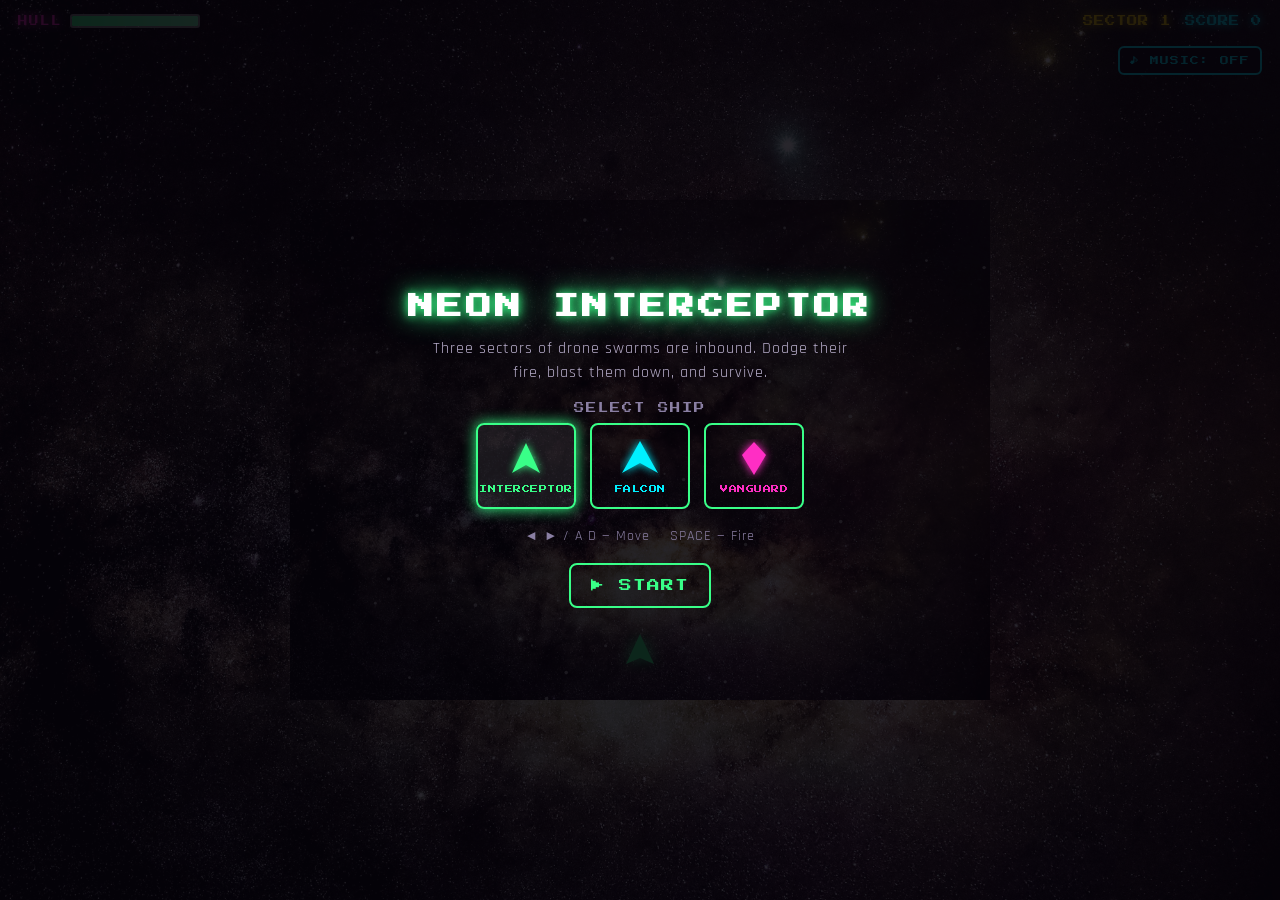
==== space-shooter.html @ 629ea9c2 "Add Space Shooter Game: HTML, CSS, JS, assets, and audio - Created space-shooter.html for game struc" ====
<!DOCTYPE html>
<html lang="en">
<head>
<meta charset="UTF-8">
<meta name="viewport" content="width=device-width, initial-scale=1.0">
<title>NEON INTERCEPTOR</title>
<link rel="preconnect" href="https://fonts.googleapis.com">
<link href="https://fonts.googleapis.com/css2?family=Press+Start+2P&family=Rajdhani:wght@400;500;600;700&display=swap" rel="stylesheet">
<link rel="stylesheet" href="space.css">
</head>
<body>

<div class="shooter-wrap">

  <div class="hud">
    <div class="hud-left">
      <div class="health-wrap">
        <span class="health-label">HULL</span>
        <div class="health-bar"><div class="health-fill" id="health-fill"></div></div>
      </div>
    </div>
    <div class="hud-right">
      <span class="level" id="hud-level">SECTOR 1</span>
      <span class="score" id="hud-score">SCORE 0</span>
    </div>
  </div>

  <button class="music-toggle" id="music-toggle" title="Toggle music">♪ MUSIC: OFF</button>

  <div class="damage-flash" id="damage-flash"></div>

  <canvas id="game-canvas" width="700" height="500"></canvas>

  <!-- START SCREEN -->
  <div class="overlay" id="start-overlay">
    <h1>NEON INTERCEPTOR</h1>
    <div class="sub">Three sectors of drone swarms are inbound. Dodge their fire, blast them down, and survive.</div>

    <div class="picker">
      <div class="picker-label">SELECT SHIP</div>
      <div class="ship-options" id="ship-options">
        <button class="ship-opt selected" data-ship="0" type="button">
          <svg viewBox="0 0 40 40"><polygon points="20,4 34,34 20,26 6,34"></polygon></svg>
          <span>INTERCEPTOR</span>
        </button>
        <button class="ship-opt" data-ship="1" type="button">
          <svg viewBox="0 0 40 40"><polygon points="20,2 30,20 38,34 20,24 2,34 10,20"></polygon></svg>
          <span>FALCON</span>
        </button>
        <button class="ship-opt" data-ship="2" type="button">
          <svg viewBox="0 0 40 40"><polygon points="20,3 32,16 20,36 8,16"></polygon></svg>
          <span>VANGUARD</span>
        </button>
      </div>
    </div>

    <div class="controls-hint">
      <span>◄ ► / A D — Move</span>
      <span>SPACE — Fire</span>
    </div>
    <button id="start-btn">▶ START</button>
  </div>

  <!-- LEVEL TRANSITION -->
  <div class="overlay level-overlay" id="level-overlay" style="display:none;">
    <h1 id="level-overlay-title">SECTOR 2</h1>
    <div class="sub" id="level-overlay-sub">Enemy resistance is intensifying...</div>
  </div>

  <!-- DEATH / GAME OVER -->
  <div class="overlay gameover-overlay" id="gameover-overlay" style="display:none;">
    <h1 class="you-died" id="you-died-title">YOU DIED</h1>
    <div class="final-block" id="final-block">
      <div class="big-score" id="final-score">SCORE 0</div>
      <div class="final-level" id="final-level">REACHED SECTOR 1</div>
      <button id="restart-btn">↻ RESTART</button>
    </div>
  </div>

  <div class="touch-controls" id="touch-controls">
    <div class="move-pair">
      <div class="touch-btn" id="touch-left">◄</div>
      <div class="touch-btn" id="touch-right">►</div>
    </div>
    <div class="touch-btn touch-fire" id="touch-fire">●</div>
  </div>

</div>
<audio id="bg-music" src="space-theme.mp3" loop preload="auto"></audio>

<script src="space.js"></script>
</body>
</html>
---- space.css ----
*{ box-sizing: border-box; }

html, body{
  margin: 0; padding: 0; height: 100%;
  background-color: #000;
  background: url('space.jpg') center/cover no-repeat;
  color: #eee;
  font-family: 'Rajdhani', sans-serif;
  overflow: hidden;
}

.shooter-wrap{
  position: relative;
  width: 100%;
  height: 100vh;
  display: flex;
  align-items: center;
  justify-content: center;
}

canvas{
  display: block;
   background: url('space.jpg') center/cover no-repeat;
  max-width: 100%;
  max-height: 100%;
  touch-action: none;
  transition: background 0.8s ease;
}

/* ===== HUD ===== */
.hud{
  position: absolute;
  top: 14px;
  left: 18px;
  right: 18px;
  display: flex;
  justify-content: space-between;
  align-items: center;
  font-family: 'Press Start 2P', monospace;
  font-size: 0.65rem;
  letter-spacing: 1px;
  color: #fff;
  pointer-events: none;
  z-index: 5;
}

.hud-left, .hud-right{
  display: flex;
  align-items: center;
  gap: 14px;
}

.hud .level{ color: #ffd400; text-shadow: 0 0 8px #ffd400; }
.hud .score{ color: #00f0ff; text-shadow: 0 0 8px #00f0ff; }

/* health bar */
.health-wrap{ display: flex; align-items: center; gap: 8px; }
.health-label{ color: #ff2ec4; text-shadow: 0 0 8px #ff2ec4; font-size: 0.6rem; }
.health-bar{
  width: 130px;
  height: 14px;
  border: 2px solid rgba(255,255,255,0.5);
  border-radius: 3px;
  background: rgba(255,255,255,0.06);
  overflow: hidden;
  box-shadow: 0 0 8px rgba(255,255,255,0.15) inset;
}
.health-fill{
  height: 100%;
  width: 100%;
  background: linear-gradient(90deg, #39ff88, #7dffb0);
  box-shadow: 0 0 10px #39ff88;
  transition: width 0.25s ease, background 0.25s ease, box-shadow 0.25s ease;
}
.health-fill.mid{
  background: linear-gradient(90deg, #ffd400, #ffe98a);
  box-shadow: 0 0 10px #ffd400;
}
.health-fill.low{
  background: linear-gradient(90deg, #ff2ec4, #ff7edb);
  box-shadow: 0 0 10px #ff2ec4;
  animation: pulseLow 0.6s infinite alternate;
}
@keyframes pulseLow{
  from{ opacity: 1; }
  to{ opacity: 0.55; }
}

/* ===== music toggle ===== */
.music-toggle{
  position: absolute;
  top: 46px;
  right: 18px;
  z-index: 6;
  font-family: 'Press Start 2P', monospace;
  font-size: 0.55rem;
  letter-spacing: 1px;
  background: rgba(10,8,18,0.7);
  border: 2px solid #00f0ff;
  color: #00f0ff;
  padding: 8px 10px;
  border-radius: 6px;
  cursor: pointer;
  transition: 0.15s ease;
}
.music-toggle:hover{ background: #00f0ff; color: #05030a; }
.music-toggle.on{
  border-color: #39ff88;
  color: #39ff88;
}
.music-toggle.on:hover{ background: #39ff88; color: #05030a; }

/* ===== damage flash / vignette ===== */
.damage-flash{
  position: absolute;
  inset: 0;
  pointer-events: none;
  z-index: 4;
  background: radial-gradient(ellipse at center, rgba(255,20,60,0) 40%, rgba(255,20,60,0.55) 100%);
  opacity: 0;
}
.damage-flash.active{
  animation: flashHit 0.35s ease-out;
}
@keyframes flashHit{
  0%{ opacity: 1; }
  100%{ opacity: 0; }
}

/* ===== overlays ===== */
.overlay{
  position: absolute;
  inset: 0;
  display: flex;
  flex-direction: column;
  align-items: center;
  justify-content: center;
  gap: 18px;
  background: rgba(5,3,10,0.86);
  text-align: center;
  padding: 20px;
  z-index: 10;
}

.overlay h1{
  font-family: 'Press Start 2P', monospace;
  font-size: 1.6rem;
  color: #fff;
  text-shadow: 0 0 10px #39ff88, 0 0 26px #39ff88;
  margin: 0;
  letter-spacing: 3px;
}

.overlay .sub{
  color: #b8aecb;
  font-size: 1rem;
  letter-spacing: 1px;
  max-width: 420px;
  line-height: 1.5;
}

.overlay .big-score{
  font-family: 'Press Start 2P', monospace;
  font-size: 1.1rem;
  color: #ffd400;
  text-shadow: 0 0 10px #ffd400;
}

.overlay .final-level{
  font-family: 'Press Start 2P', monospace;
  font-size: 0.6rem;
  color: #00f0ff;
  text-shadow: 0 0 8px #00f0ff;
  letter-spacing: 1px;
}

.overlay button{
  font-family: 'Press Start 2P', monospace;
  font-size: 0.8rem;
  letter-spacing: 1px;
  background: transparent;
  border: 2px solid #39ff88;
  color: #39ff88;
  padding: 14px 20px;
  border-radius: 8px;
  cursor: pointer;
  transition: 0.15s ease;
}
.overlay button:hover{ background: #39ff88; color: #05030a; }

.controls-hint{
  display: flex;
  gap: 20px;
  font-size: 0.85rem;
  color: #8a7fa3;
  letter-spacing: 1px;
  flex-wrap: wrap;
  justify-content: center;
}
.controls-hint span{ white-space: nowrap; }

/* ===== ship picker ===== */
.picker{ display: flex; flex-direction: column; align-items: center; gap: 10px; }
.picker-label{
  font-family: 'Press Start 2P', monospace;
  font-size: 0.65rem;
  color: #8a7fa3;
  letter-spacing: 2px;
}
.ship-options{ display: flex; gap: 14px; flex-wrap: wrap; justify-content: center; }
.ship-opt{
  display: flex;
  flex-direction: column;
  align-items: center;
  gap: 6px;
  width: 100px;
  padding: 10px 8px;
  background: rgba(255,255,255,0.03);
  border: 2px solid rgba(255,255,255,0.25);
  border-radius: 10px;
  cursor: pointer;
  color: #b8aecb;
  transition: 0.15s ease;
}
.ship-opt svg{ width: 40px; height: 40px; }
.ship-opt svg polygon{ fill: currentColor; filter: drop-shadow(0 0 4px currentColor); }
.ship-opt:nth-child(1){ color: #39ff88; }
.ship-opt:nth-child(2){ color: #00f0ff; }
.ship-opt:nth-child(3){ color: #ff2ec4; }
.ship-opt span{
  font-family: 'Press Start 2P', monospace;
  font-size: 0.5rem;
  letter-spacing: 0.5px;
}
.ship-opt.selected{
  border-color: currentColor;
  background: rgba(255,255,255,0.08);
  box-shadow: 0 0 14px currentColor;
}

/* ===== level transition overlay ===== */
.level-overlay h1{
  color: #ffd400;
  text-shadow: 0 0 10px #ffd400, 0 0 30px #ffd400;
  animation: sectorPulse 1.1s ease-in-out infinite;
}
@keyframes sectorPulse{
  0%, 100%{ transform: scale(1); }
  50%{ transform: scale(1.06); }
}

/* ===== death overlay ===== */
.gameover-overlay .you-died{
  color: #ff1a3d;
  text-shadow: 0 0 14px #ff1a3d, 0 0 40px #ff1a3d;
  font-size: 2.2rem;
  opacity: 0;
  letter-spacing: 6px;
  animation: youDiedIn 1.4s ease-out forwards;
}
@keyframes youDiedIn{
  0%{ opacity: 0; letter-spacing: 16px; transform: scale(1.3); }
  60%{ opacity: 1; }
  100%{ opacity: 1; letter-spacing: 6px; transform: scale(1); }
}

.final-block{
  display: flex;
  flex-direction: column;
  align-items: center;
  gap: 16px;
  opacity: 0;
  transform: translateY(10px);
  pointer-events: none;
  transition: opacity 0.6s ease, transform 0.6s ease;
}
.final-block.show{
  opacity: 1;
  transform: translateY(0);
  pointer-events: auto;
}

/* ===== mobile touch controls ===== */
.touch-controls{
  position: absolute;
  bottom: 16px;
  left: 0; right: 0;
  display: none;
  justify-content: space-between;
  padding: 0 16px;
  z-index: 6;
}
.touch-controls.show{ display: flex; }
.touch-btn{
  width: 64px; height: 64px;
  border-radius: 50%;
  background: rgba(21,16,31,0.8);
  border: 2px solid #00f0ff;
  color: #00f0ff;
  font-size: 1.4rem;
  display: flex;
  align-items: center;
  justify-content: center;
  user-select: none;
  -webkit-user-select: none;
}
.touch-fire{
  border-color: #ff2ec4;
  color: #ff2ec4;
}
.move-pair{ display: flex; gap: 12px; }
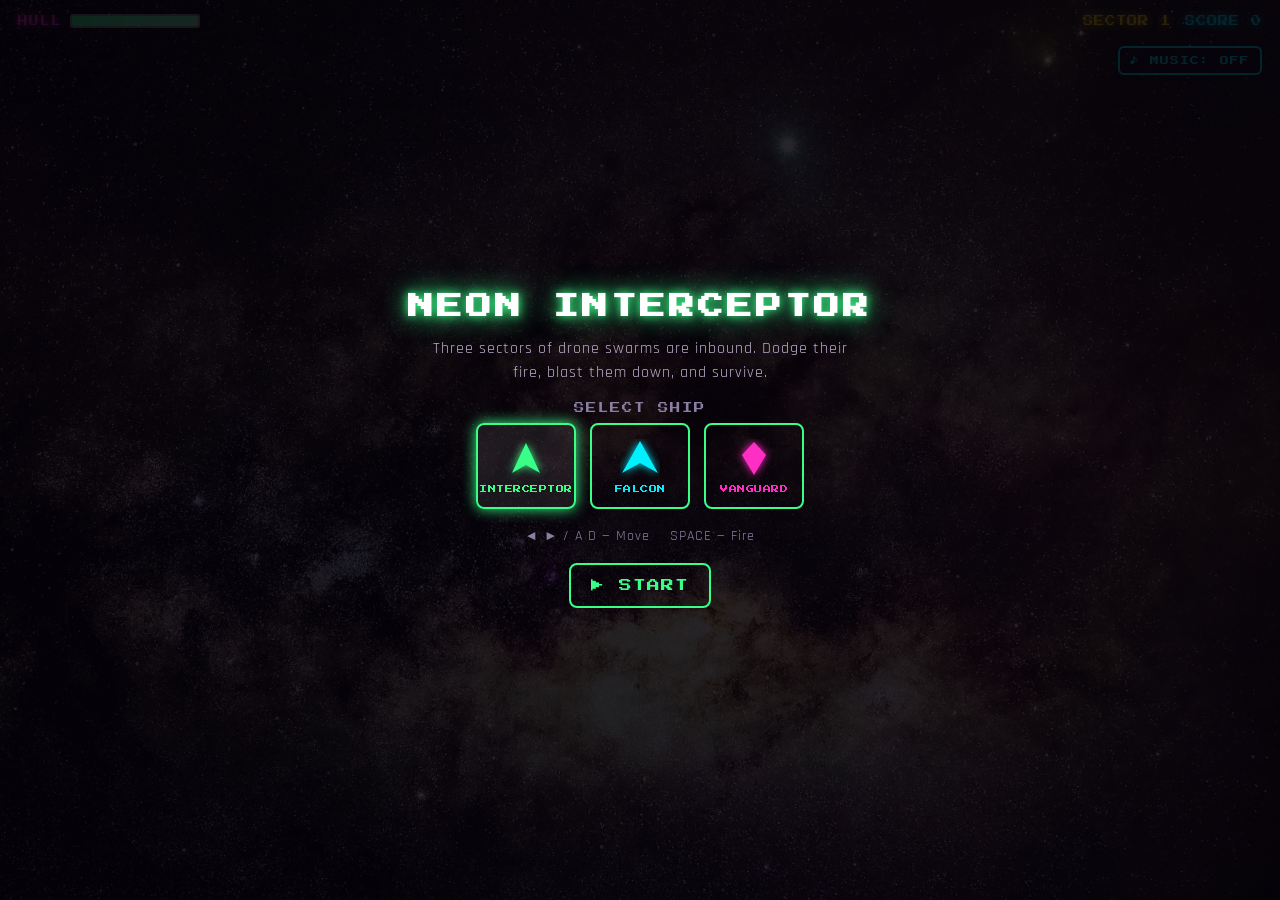
==== commit 690a829b: "Add initial game files for "CITY RUMBLE" - Create re3.html for game structure and layout - Add re3.c" ====
--- a/space-shooter.html
+++ b/space-shooter.html
@@ -29,7 +29,42 @@
 
   <div class="damage-flash" id="damage-flash"></div>
 
-  <canvas id="game-canvas" width="700" height="500"></canvas>
+  <canvas id="game-canvas"></canvas>
+
+  <!-- PIXEL BATTLESHIP - follows the player's canvas position via JS,
+       tinted per ship selection with a CSS hue-rotate filter. -->
+  <div class="player-mount" id="player-mount">
+    <div class="ship-inner">
+      <div class="hull"></div>
+      <div class="cockpit"></div>
+
+      <div class="wing-left"></div>
+      <div class="wing-right"></div>
+
+      <div class="wing-line line1"></div>
+      <div class="wing-line line2"></div>
+
+      <div class="gun gun-left"></div>
+      <div class="gun gun-right"></div>
+
+      <div class="panel panel-left"></div>
+      <div class="panel panel-right"></div>
+
+      <div class="engine engine-left"></div>
+      <div class="engine engine-right"></div>
+
+      <div class="main-engine"></div>
+      <div class="flame"></div>
+
+      <div class="light light1"></div>
+      <div class="light light2"></div>
+
+      <div class="red-light red1"></div>
+      <div class="red-light red2"></div>
+
+      <div class="antenna"></div>
+    </div>
+  </div>
 
   <!-- START SCREEN -->
   <div class="overlay" id="start-overlay">
--- a/space.css
+++ b/space.css
@@ -20,11 +20,10 @@
 
 canvas{
   display: block;
-   background: url('space.jpg') center/cover no-repeat;
-  max-width: 100%;
-  max-height: 100%;
+  background: url('space.jpg') center/cover no-repeat;
+  width: 100vw;
+  height: 100vh;
   touch-action: none;
-  transition: background 0.8s ease;
 }
 
 /* ===== HUD ===== */
@@ -125,6 +124,441 @@
 @keyframes flashHit{
   0%{ opacity: 1; }
   100%{ opacity: 0; }
+}
+
+/* =========================================================
+   PIXEL BATTLESHIP (player) — layered on top of the canvas
+   and repositioned every frame by space.js to track player.x/y.
+   Scaled down from its native 420x430 art to fit the play field.
+========================================================= */
+
+.player-mount{
+  position: absolute;
+  top: 0;
+  left: 0;
+  z-index: 3;
+  pointer-events: none;
+  display: none; /* space.js switches this to block on start */
+  transition: opacity 0.08s linear;
+}
+.player-mount.flicker{ opacity: 0; }
+
+.player-mount .ship-inner{
+  position: absolute;
+  left: -42px;
+  top: -43px;
+  width: 420px;
+  height: 430px;
+  transform-origin: 0 0;
+  transform: scale(0.2);
+
+  filter:
+    drop-shadow(0 0 12px rgba(0,190,255,.5))
+    drop-shadow(0 20px 25px rgba(0,0,0,.8));
+}
+
+.ship-inner .hull{
+  position:absolute;
+  left:140px;
+  top:45px;
+  width:140px;
+  height:290px;
+  background:
+    linear-gradient(
+      90deg,
+      #151c22 0%,
+      #39464e 12%,
+      #aab7bd 25%,
+      #e4ebed 38%,
+      #7d8b91 50%,
+      #e9f0f2 62%,
+      #a1adb2 75%,
+      #3a464d 88%,
+      #11181e 100%
+    );
+  clip-path:polygon(
+    50% 0, 70% 12%, 76% 30%, 100% 70%, 85% 70%, 75% 91%,
+    63% 91%, 50% 100%, 37% 91%, 25% 91%, 15% 70%, 0 70%,
+    24% 30%, 30% 12%
+  );
+  box-shadow:
+    inset 8px 0 #182128,
+    inset -8px 0 #182128,
+    inset 0 0 20px rgba(255,255,255,.25);
+}
+
+.ship-inner .hull::before{
+  content:"";
+  position:absolute;
+  left:45px;
+  top:25px;
+  width:50px;
+  height:230px;
+  background:
+    linear-gradient(90deg, #3a474e, #dce5e8 35%, #69767d 50%, #e9f1f3 65%, #354149);
+  clip-path:polygon(50% 0, 100% 18%, 85% 78%, 50% 100%, 15% 78%, 0 18%);
+}
+
+.ship-inner .cockpit{
+  position:absolute;
+  left:174px;
+  top:77px;
+  width:72px;
+  height:95px;
+  background:
+    linear-gradient(135deg, #031522, #0b5470 25%, #50eaff 45%, #0b4b68 65%, #020b14);
+  clip-path:polygon(50% 0, 90% 25%, 100% 80%, 50% 100%, 0 80%, 10% 25%);
+  border:5px solid #1a252c;
+  box-shadow:
+    0 0 12px #00d9ff,
+    inset 0 0 20px #00a9df;
+}
+
+.ship-inner .cockpit::before{
+  content:"";
+  position:absolute;
+  width:15px;
+  height:55px;
+  left:15px;
+  top:10px;
+  background:rgba(255,255,255,.5);
+  transform:skewX(-15deg);
+  opacity:.65;
+}
+
+.ship-inner .wing-left{
+  position:absolute;
+  left:5px;
+  top:150px;
+  width:180px;
+  height:135px;
+  background:
+    linear-gradient(145deg, #101820 0%, #46545c 20%, #a9b6bb 35%, #5d6b73 55%, #202a31 75%, #0c1217);
+  clip-path:polygon(78% 0, 100% 20%, 82% 42%, 72% 62%, 25% 80%, 0 100%, 10% 55%, 42% 20%);
+  box-shadow: inset 0 0 12px #dce7eb33;
+}
+
+.ship-inner .wing-right{
+  position:absolute;
+  right:5px;
+  top:150px;
+  width:180px;
+  height:135px;
+  background:
+    linear-gradient(215deg, #101820 0%, #46545c 20%, #a9b6bb 35%, #5d6b73 55%, #202a31 75%, #0c1217);
+  clip-path:polygon(22% 0, 0 20%, 18% 42%, 28% 62%, 75% 80%, 100% 100%, 90% 55%, 58% 20%);
+}
+
+.ship-inner .wing-line{
+  position:absolute;
+  width:120px;
+  height:5px;
+  background:#17232a;
+  opacity:.8;
+}
+.ship-inner .line1{ left:30px; top:205px; transform:rotate(-20deg); }
+.ship-inner .line2{ right:30px; top:205px; transform:rotate(20deg); }
+
+.ship-inner .gun{
+  position:absolute;
+  width:18px;
+  height:85px;
+  background: linear-gradient(90deg, #10171b, #65747b, #1b252b);
+  border:3px solid #0b1014;
+  box-shadow: inset 0 0 6px white;
+}
+.ship-inner .gun::after{
+  content:"";
+  position:absolute;
+  bottom:-8px;
+  left:3px;
+  width:6px;
+  height:12px;
+  background:#ff4a28;
+  box-shadow: 0 0 8px #ff3b18;
+}
+.ship-inner .gun-left{ left:72px; top:190px; transform:rotate(-12deg); }
+.ship-inner .gun-right{ right:72px; top:190px; transform:rotate(12deg); }
+
+.ship-inner .engine{
+  position:absolute;
+  top:292px;
+  width:65px;
+  height:90px;
+  background: linear-gradient(90deg, #10171c, #56656d, #1a2329);
+  border:4px solid #11181d;
+  box-shadow: inset 0 0 15px #000;
+}
+.ship-inner .engine-left{ left:80px; }
+.ship-inner .engine-right{ right:80px; }
+
+.ship-inner .engine::before{
+  content:"";
+  position:absolute;
+  width:35px;
+  height:50px;
+  left:11px;
+  top:17px;
+  background:
+    radial-gradient(ellipse, #ffffff 0%, #7ff7ff 12%, #00aaff 30%, #0055aa 55%, #07101c 75%);
+  box-shadow: 0 0 15px #00d9ff, 0 0 30px #008cff;
+}
+
+.ship-inner .main-engine{
+  position:absolute;
+  left:165px;
+  top:300px;
+  width:90px;
+  height:100px;
+  background: linear-gradient(90deg, #10171c, #536168, #11191f);
+  border:5px solid #0b1115;
+  clip-path:polygon(10% 0, 90% 0, 100% 75%, 50% 100%, 0 75%);
+}
+
+.ship-inner .flame{
+  position:absolute;
+  left:180px;
+  top:375px;
+  width:60px;
+  height:55px;
+  background:
+    linear-gradient(
+      #ffffff 0 15%,
+      #7ffcff 15% 30%,
+      #00cfff 30% 55%,
+      #0077ff 55% 75%,
+      transparent 75%
+    );
+  clip-path:polygon(25% 0, 75% 0, 68% 35%, 100% 35%, 50% 100%, 0 35%, 32% 35%);
+  filter: drop-shadow(0 0 8px #00eaff) drop-shadow(0 0 20px #008cff);
+  animation: flame .12s infinite alternate;
+}
+@keyframes flame{
+  from{ transform:scaleY(.75); }
+  to{ transform:scaleY(1.15); }
+}
+
+.ship-inner .panel{
+  position:absolute;
+  width:30px;
+  height:65px;
+  background: linear-gradient(90deg, #151d22, #7b898f, #242e34);
+  border:2px solid #182228;
+}
+.ship-inner .panel-left{ left:130px; top:205px; }
+.ship-inner .panel-right{ right:130px; top:205px; }
+
+.ship-inner .light{
+  position:absolute;
+  width:9px;
+  height:9px;
+  border-radius:1px;
+  background:#00efff;
+  box-shadow: 0 0 8px #00efff, 0 0 18px #00aaff;
+}
+.ship-inner .light1{ left:125px; top:230px; }
+.ship-inner .light2{ right:125px; top:230px; }
+
+.ship-inner .red-light{
+  position:absolute;
+  width:8px;
+  height:8px;
+  background:#ff3b25;
+  box-shadow:0 0 12px #ff2500;
+}
+.ship-inner .red1{ left:40px; top:230px; }
+.ship-inner .red2{ right:40px; top:230px; }
+
+.ship-inner .antenna{
+  position:absolute;
+  left:205px;
+  top:25px;
+  width:10px;
+  height:45px;
+  background:#27343b;
+}
+.ship-inner .antenna::after{
+  content:"";
+  position:absolute;
+  width:12px;
+  height:12px;
+  border-radius:50%;
+  top:-8px;
+  left:-1px;
+  background:#ff4433;
+  box-shadow:0 0 12px #ff2c1b;
+}
+
+/* =========================================================
+   ENEMY SHIPS — the pixel spaceship art, reused as enemy craft.
+   One .enemy-mount is spawned per enemy and repositioned every
+   frame by space.js to track that enemy's canvas x/y. Recolored
+   per enemy type with hue-rotate + flipped to face downward.
+========================================================= */
+
+.enemy-mount{
+  position: absolute;
+  top: 0;
+  left: 0;
+  z-index: 3;
+  pointer-events: none;
+}
+
+.enemy-mount .enemy-ship{
+  position: absolute;
+  left: -120px;
+  top: -130px;
+  width: 240px;
+  height: 260px;
+  transform-origin: 50% 50%;
+  transform: scale(0.15) rotate(180deg);
+}
+
+.enemy-mount.type-drone .enemy-ship{
+  transform: scale(0.14) rotate(180deg);
+  filter: hue-rotate(170deg) saturate(1.3) drop-shadow(0 0 10px #ff3355);
+}
+.enemy-mount.type-shooter .enemy-ship{
+  transform: scale(0.16) rotate(180deg);
+  filter: hue-rotate(90deg) saturate(1.3) drop-shadow(0 0 10px #b347ff);
+}
+.enemy-mount.type-bomber .enemy-ship{
+  transform: scale(0.22) rotate(180deg);
+  filter: hue-rotate(205deg) saturate(1.3) drop-shadow(0 0 12px #ff9500);
+}
+
+.enemy-ship .body{
+  position:absolute;
+  left:80px;
+  top:30px;
+  width:80px;
+  height:160px;
+  background:
+    linear-gradient(
+      90deg,
+      #394752 0 15%,
+      #b9c7cc 15% 30%,
+      #f4ffff 30% 70%,
+      #b9c7cc 70% 85%,
+      #394752 85%
+    );
+  clip-path:polygon(
+    50% 0, 72% 20%, 72% 48%, 100% 70%, 82% 70%, 70% 100%,
+    50% 82%, 30% 100%, 18% 70%, 0 70%, 28% 48%, 28% 20%
+  );
+}
+
+.enemy-ship .cockpit{
+  position:absolute;
+  left:105px;
+  top:58px;
+  width:30px;
+  height:45px;
+  background:
+    linear-gradient(
+      90deg,
+      #064b68 0 20%, #49eaff 20% 50%, #08799a 50% 80%, #022b43 80%
+    );
+  border:5px solid #19252d;
+  box-shadow: 0 0 8px #00eaff, inset 0 0 8px #aaffff;
+}
+
+.enemy-ship .wing-left{
+  position:absolute;
+  left:15px;
+  top:105px;
+  width:100px;
+  height:75px;
+  background:
+    linear-gradient(
+      135deg,
+      #27343c 0 25%, #72828a 25% 45%, #c8d4d8 45% 65%, #46545c 65%
+    );
+  clip-path:polygon(70% 0, 100% 25%, 80% 65%, 35% 65%, 0 100%, 10% 45%);
+}
+
+.enemy-ship .wing-right{
+  position:absolute;
+  right:15px;
+  top:105px;
+  width:100px;
+  height:75px;
+  background:
+    linear-gradient(
+      45deg,
+      #27343c 0 25%, #72828a 25% 45%, #c8d4d8 45% 65%, #46545c 65%
+    );
+  clip-path:polygon(30% 0, 0 25%, 20% 65%, 65% 65%, 100% 100%, 90% 45%);
+}
+
+.enemy-ship .wing-left::after,
+.enemy-ship .wing-right::after{
+  content:"";
+  position:absolute;
+  width:10px;
+  height:10px;
+  background:#ff4538;
+  box-shadow:0 0 8px #ff3020;
+}
+.enemy-ship .wing-left::after{ left:20px; top:42px; }
+.enemy-ship .wing-right::after{ right:20px; top:42px; }
+
+.enemy-ship .engine{
+  position:absolute;
+  left:70px;
+  top:175px;
+  width:100px;
+  height:45px;
+  display:flex;
+  justify-content:space-around;
+}
+.enemy-ship .engine span{
+  width:20px;
+  height:35px;
+  background:#26343c;
+  border:4px solid #111b20;
+}
+
+.enemy-ship .flame{
+  position:absolute;
+  top:208px;
+  left:84px;
+  width:70px;
+  height:55px;
+  background:
+    linear-gradient(
+      #eaffff 0 15%, #29e8ff 15% 40%, #008cff 40% 70%, transparent 70%
+    );
+  clip-path:polygon(15% 0, 85% 0, 70% 30%, 100% 30%, 50% 100%, 0 30%, 30% 30%);
+  filter: drop-shadow(0 0 10px #00cfff);
+  animation: enemyEngineFlicker 0.12s infinite alternate;
+}
+@keyframes enemyEngineFlicker{
+  from{ transform:scaleY(.8); }
+  to{ transform:scaleY(1.15); }
+}
+
+.enemy-ship .pixel{
+  position:absolute;
+  width:10px;
+  height:10px;
+  background:#202b32;
+}
+.enemy-ship .p1{ left:75px; top:95px; }
+.enemy-ship .p2{ left:65px; top:115px; }
+.enemy-ship .p3{ left:55px; top:135px; }
+.enemy-ship .p4{ right:75px; top:95px; }
+.enemy-ship .p5{ right:65px; top:115px; }
+.enemy-ship .p6{ right:55px; top:135px; }
+
+.enemy-ship .nose-light{
+  position:absolute;
+  left:116px;
+  top:22px;
+  width:8px;
+  height:8px;
+  background:#00eaff;
+  box-shadow:0 0 12px #00eaff;
 }
 
 /* ===== overlays ===== */
